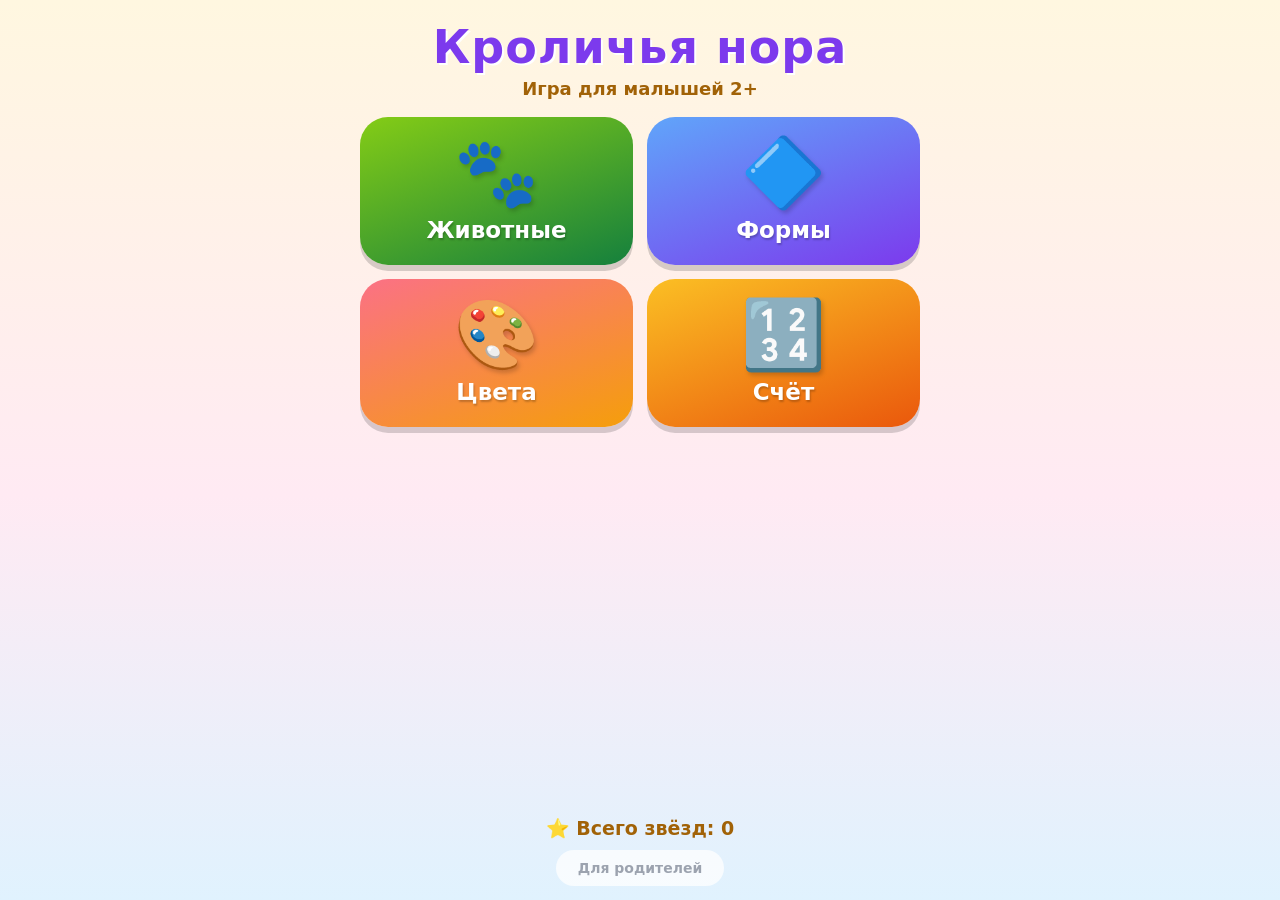
==== www/index.html @ 096f078d "Кроличья нора: развивающая игра для детей 2+" ====
<!DOCTYPE html>
<html lang="ru">
<head>
  <meta charset="UTF-8">
  <meta name="viewport" content="width=device-width, initial-scale=1.0, maximum-scale=1.0, user-scalable=no, viewport-fit=cover">
  <meta name="mobile-web-app-capable" content="yes">
  <meta name="apple-mobile-web-app-capable" content="yes">
  <meta name="theme-color" content="#7c3aed">
  <title>Кроличья нора — игра для малышей 2+</title>
  <link rel="icon" href="data:image/svg+xml,<svg xmlns='http://www.w3.org/2000/svg' viewBox='0 0 100 100'><text y='.9em' font-size='90'>🐰</text></svg>">
  <link rel="stylesheet" href="css/style.css">
</head>
<body>
  <div id="app"></div>
  <div id="fx-layer"></div>

  <script src="js/sfx.js"></script>
  <script src="js/games.js"></script>
  <script src="js/main.js"></script>
</body>
</html>
---- www/css/style.css ----
/* ===== База ===== */
* {
  margin: 0;
  padding: 0;
  box-sizing: border-box;
  -webkit-tap-highlight-color: transparent;
}
html, body {
  height: 100%;
  overflow: hidden;
  overscroll-behavior: none;
}
body {
  font-family: 'Nunito', 'Baloo 2', 'Comic Sans MS', 'Segoe UI', system-ui, sans-serif;
  user-select: none;
  -webkit-user-select: none;
  touch-action: manipulation;
  background: #fef6e4;
  color: #333;
}
button { font-family: inherit; }

#app {
  height: 100%;
  display: flex;
  flex-direction: column;
}
#fx-layer {
  position: fixed;
  inset: 0;
  pointer-events: none;
  overflow: hidden;
  z-index: 999;
}

/* ===== Меню ===== */
.menu {
  flex: 1;
  display: flex;
  flex-direction: column;
  padding: max(14px, env(safe-area-inset-top)) 16px max(14px, env(safe-area-inset-bottom));
  background: linear-gradient(180deg, #fff7e0, #ffeaf3 55%, #e0f2fe);
  overflow-y: auto;
}
.menu-title {
  text-align: center;
  font-size: clamp(30px, 8.5vw, 46px);
  font-weight: 900;
  color: #7c3aed;
  margin-top: 6px;
  text-shadow: 2px 2px 0 #fff;
  letter-spacing: 1px;
}
.menu-sub {
  text-align: center;
  color: #a16207;
  font-size: clamp(14px, 4vw, 18px);
  font-weight: 800;
  margin: 4px 0 18px;
}
.menu-grid {
  display: grid;
  grid-template-columns: 1fr 1fr;
  gap: 14px;
  width: 100%;
  max-width: 560px;
  margin: 0 auto;
}
.game-card {
  border: none;
  border-radius: 28px;
  padding: 22px 10px;
  cursor: pointer;
  display: flex;
  flex-direction: column;
  align-items: center;
  gap: 10px;
  color: #fff;
  font-weight: 900;
  box-shadow: 0 6px 0 rgba(0, 0, 0, 0.16);
  transition: transform 0.1s;
}
.game-card:active {
  transform: scale(0.94);
}
.game-card .icon {
  font-size: clamp(46px, 14vw, 68px);
  line-height: 1;
  animation: bounce 2.2s infinite;
  filter: drop-shadow(2px 3px 2px rgba(0, 0, 0, 0.18));
}
.game-card .label {
  font-size: clamp(17px, 5vw, 23px);
  text-shadow: 1px 2px 2px rgba(0, 0, 0, 0.22);
}
.menu-footer {
  margin-top: auto;
  padding-top: 20px;
  display: flex;
  flex-direction: column;
  align-items: center;
  gap: 10px;
}
.total-stars {
  font-weight: 900;
  color: #a16207;
  font-size: clamp(15px, 4.5vw, 19px);
}
.parents-btn {
  position: relative;
  overflow: hidden;
  border: none;
  background: rgba(255, 255, 255, 0.75);
  color: #9ca3af;
  font-weight: 800;
  font-size: 14px;
  padding: 10px 22px;
  border-radius: 20px;
  cursor: pointer;
  touch-action: none;
}
.parents-btn .fill {
  position: absolute;
  left: 0;
  top: 0;
  bottom: 0;
  width: 0%;
  background: rgba(124, 58, 237, 0.25);
  transition: width 0.05s linear;
}

/* ===== Экран игры ===== */
.game-screen {
  flex: 1;
  display: flex;
  flex-direction: column;
  padding: max(10px, env(safe-area-inset-top)) 14px max(12px, env(safe-area-inset-bottom));
}
.topbar {
  display: flex;
  align-items: center;
  gap: 10px;
  padding-bottom: 8px;
}
.btn-home {
  width: 58px;
  height: 58px;
  min-width: 58px;
  border: none;
  border-radius: 50%;
  background: #fff;
  font-size: 28px;
  cursor: pointer;
  box-shadow: 0 4px 0 rgba(0, 0, 0, 0.18);
  transition: transform 0.1s;
  display: flex;
  align-items: center;
  justify-content: center;
}
.btn-home:active { transform: scale(0.9); }
.prompt {
  flex: 1;
  text-align: center;
  font-size: clamp(21px, 6.5vw, 32px);
  font-weight: 900;
  color: #fff;
  text-shadow: 0 2px 5px rgba(0, 0, 0, 0.35);
  line-height: 1.15;
}
.stars {
  min-width: 64px;
  text-align: right;
  font-weight: 900;
  color: #fff;
  font-size: clamp(18px, 5vw, 24px);
  text-shadow: 0 2px 4px rgba(0, 0, 0, 0.35);
}
.stars.pulse { animation: winPulse 0.5s; }

.play-area {
  flex: 1;
  min-height: 0;
}
.play-area.options {
  display: grid;
  grid-template-columns: 1fr 1fr;
  gap: 14px;
  align-content: center;
  padding: 6px 0;
}
.opt {
  border: none;
  border-radius: 28px;
  background: #fff;
  cursor: pointer;
  box-shadow: 0 6px 0 rgba(0, 0, 0, 0.14);
  display: flex;
  flex-direction: column;
  align-items: center;
  justify-content: center;
  gap: 8px;
  min-height: clamp(130px, 24vh, 220px);
  padding: 10px;
  font-weight: 900;
  font-size: clamp(14px, 4vw, 20px);
  color: #555;
  transition: transform 0.1s;
}
.opt:active { transform: scale(0.93); }
.big-emoji {
  font-size: clamp(56px, 17vw, 100px);
  line-height: 1;
}
.opt-label { color: #6b7280; }
.shape-svg {
  width: clamp(74px, 21vw, 124px);
  height: clamp(74px, 21vw, 124px);
  display: block;
}
.shape-svg svg {
  width: 100%;
  height: 100%;
  filter: drop-shadow(2px 4px 3px rgba(0, 0, 0, 0.18));
  transition: transform 0.25s;
}
.shape-svg svg.grow {
  animation: winPulse 0.7s ease-out;
}
.balloon {
  width: clamp(78px, 22vw, 126px);
  height: clamp(78px, 22vw, 126px);
  border-radius: 50%;
  display: block;
  box-shadow: inset -9px -12px 0 rgba(0, 0, 0, 0.13), 0 6px 0 rgba(0, 0, 0, 0.1);
  transition: transform 0.25s, opacity 0.25s;
}
.balloon.pop-balloon {
  animation: balloonPop 0.5s ease-out;
}

.play-area.items {
  display: flex;
  flex-wrap: wrap;
  gap: 6px;
  align-items: center;
  align-content: center;
  justify-content: center;
  padding: 8px;
}
.item {
  border: none;
  background: transparent;
  cursor: pointer;
  font-size: clamp(54px, 17vw, 96px);
  padding: 6px;
  line-height: 1;
  transition: transform 0.15s, opacity 0.3s;
  transform: rotate(var(--r, 0deg));
}
.item:active { transform: scale(0.8) rotate(var(--r, 0deg)); }
.item.popped {
  opacity: 0.3;
  transform: scale(0.65) rotate(var(--r, 0deg));
}

.bottom-row {
  display: flex;
  justify-content: center;
  padding-top: 10px;
}
.repeat-btn {
  border: none;
  background: #fff;
  border-radius: 26px;
  padding: 14px 30px;
  font-size: 26px;
  font-weight: 900;
  color: #7c3aed;
  box-shadow: 0 5px 0 rgba(0, 0, 0, 0.16);
  cursor: pointer;
  transition: transform 0.1s;
  display: flex;
  align-items: center;
  gap: 8px;
}
.repeat-btn:active { transform: scale(0.92); }

/* ===== Конфетти / праздник ===== */
.confetti {
  position: absolute;
  border-radius: 3px;
  will-change: transform, opacity;
  animation: confettiFall 1.5s ease-in forwards;
}
.celebrate {
  position: fixed;
  inset: 0;
  display: flex;
  flex-direction: column;
  align-items: center;
  justify-content: center;
  gap: 14px;
  z-index: 900;
  pointer-events: none;
}
.celebrate .big {
  font-size: clamp(76px, 26vw, 140px);
  animation: winPulse 0.8s infinite;
  filter: drop-shadow(3px 6px 4px rgba(0, 0, 0, 0.25));
}
.celebrate .word {
  font-size: clamp(30px, 9vw, 52px);
  font-weight: 900;
  color: #7c3aed;
  text-shadow: 2px 2px 0 #fff;
  background: rgba(255, 255, 255, 0.85);
  padding: 8px 26px;
  border-radius: 24px;
}

/* ===== Модальное окно «Для родителей» ===== */
.modal {
  position: fixed;
  inset: 0;
  background: rgba(0, 0, 0, 0.55);
  display: flex;
  align-items: center;
  justify-content: center;
  z-index: 1000;
  padding: 16px;
}
.modal-card {
  background: #fff;
  border-radius: 28px;
  padding: 26px 22px;
  width: min(92vw, 400px);
  max-height: 86vh;
  overflow-y: auto;
}
.modal-card h2 {
  text-align: center;
  color: #7c3aed;
  font-size: 24px;
  margin-bottom: 16px;
}
.modal-card .stat {
  text-align: center;
  font-weight: 800;
  color: #a16207;
  font-size: 18px;
  margin-bottom: 16px;
}
.modal-btn {
  display: block;
  width: 100%;
  border: none;
  border-radius: 18px;
  padding: 14px;
  margin-bottom: 10px;
  font-size: 16px;
  font-weight: 800;
  background: #f3f4f6;
  color: #374151;
  cursor: pointer;
}
.modal-btn.primary {
  background: #7c3aed;
  color: #fff;
}
.modal-btn.danger {
  background: #fee2e2;
  color: #b91c1c;
}
.modal-card .about {
  font-size: 13.5px;
  color: #6b7280;
  line-height: 1.5;
  margin: 12px 0 16px;
  text-align: center;
}

/* ===== Анимации ===== */
@keyframes bounce {
  0%, 100% { transform: translateY(0); }
  50% { transform: translateY(-10px); }
}
@keyframes shake {
  0%, 100% { transform: translateX(0); }
  20% { transform: translateX(-10px) rotate(-2deg); }
  40% { transform: translateX(10px) rotate(2deg); }
  60% { transform: translateX(-8px); }
  80% { transform: translateX(8px); }
}
@keyframes winPulse {
  0% { transform: scale(1); }
  45% { transform: scale(1.18); }
  100% { transform: scale(1); }
}
@keyframes balloonPop {
  0% { transform: scale(1); }
  40% { transform: scale(1.25); opacity: 1; }
  100% { transform: scale(0.2); opacity: 0; }
}
@keyframes confettiFall {
  0% { transform: translate(0, 0) rotate(0deg); opacity: 1; }
  100% { transform: translate(var(--dx, 0px), 95vh) rotate(760deg); opacity: 0; }
}
.shake { animation: shake 0.45s; }
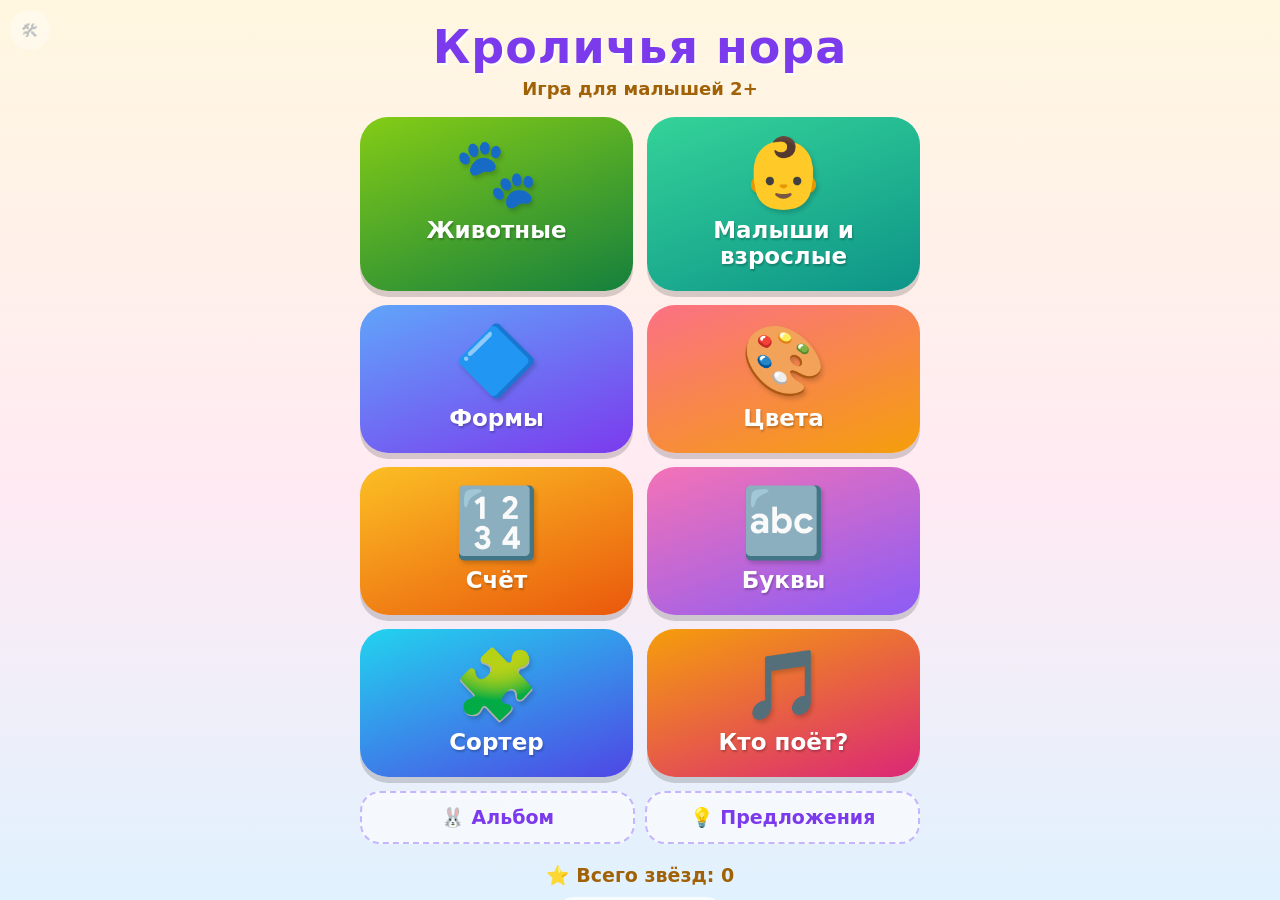
==== commit b2e4fbbd: "Новая версия: 4 новые игры (пары, буквы, сортер, кто поёт), альбом наклеек, записанные голосом фразы" ====
--- a/www/index.html
+++ b/www/index.html
@@ -5,17 +5,44 @@
   <meta name="viewport" content="width=device-width, initial-scale=1.0, maximum-scale=1.0, user-scalable=no, viewport-fit=cover">
   <meta name="mobile-web-app-capable" content="yes">
   <meta name="apple-mobile-web-app-capable" content="yes">
+  <meta name="apple-mobile-web-app-status-bar-style" content="black-translucent">
   <meta name="theme-color" content="#7c3aed">
   <title>Кроличья нора — игра для малышей 2+</title>
+  <meta name="description" content="Развивающая игра для детей 2–3 лет: животные, формы, цветы, счёт, буквы и сортер. Озвучка голосом, без рекламы и покупок, работает офлайн.">
+  <link rel="canonical" href="https://foreverpups1996.github.io/krolichya-nora/">
+
+  <!-- Превью при шаринге (Telegram, VK, мессенджеры) -->
+  <meta property="og:type" content="website">
+  <meta property="og:site_name" content="Кроличья нора">
+  <meta property="og:title" content="Кроличья нора — развивающая игра для детей 2–3 лет">
+  <meta property="og:description" content="Животные, формы, цветы, счёт, буквы и сортер. Озвучка живым голосом, без рекламы, работает офлайн.">
+  <meta property="og:url" content="https://foreverpups1996.github.io/krolichya-nora/">
+  <meta property="og:image" content="https://foreverpups1996.github.io/krolichya-nora/share.png">
+  <meta property="og:image:width" content="1200">
+  <meta property="og:image:height" content="630">
+  <meta property="og:locale" content="ru_RU">
+  <meta name="twitter:card" content="summary_large_image">
+
   <link rel="icon" href="data:image/svg+xml,<svg xmlns='http://www.w3.org/2000/svg' viewBox='0 0 100 100'><text y='.9em' font-size='90'>🐰</text></svg>">
+  <link rel="apple-touch-icon" href="apple-touch-icon.png">
+  <link rel="manifest" href="manifest.webmanifest">
   <link rel="stylesheet" href="css/style.css">
 </head>
 <body>
   <div id="app"></div>
   <div id="fx-layer"></div>
 
+  <script src="js/i18n.js"></script>
   <script src="js/sfx.js"></script>
   <script src="js/games.js"></script>
   <script src="js/main.js"></script>
+  <script>
+    /* PWA: офлайн-работа и установка на домашний экран */
+    if ('serviceWorker' in navigator) {
+      window.addEventListener('load', () => {
+        navigator.serviceWorker.register('sw.js').catch(() => {});
+      });
+    }
+  </script>
 </body>
 </html>
--- a/www/css/style.css
+++ b/www/css/style.css
@@ -35,6 +35,7 @@
 
 /* ===== Меню ===== */
 .menu {
+  position: relative;
   flex: 1;
   display: flex;
   flex-direction: column;
@@ -379,6 +380,476 @@
   text-align: center;
 }
 
+/* ===== Раздел «Предложения» ===== */
+.suggest-section {
+  width: 100%;
+  max-width: 560px;
+  margin: 14px auto 0;
+}
+.suggest-btn {
+  width: 100%;
+  border: 2px dashed #c4b5fd;
+  border-radius: 20px;
+  background: rgba(255, 255, 255, 0.6);
+  color: #7c3aed;
+  font-weight: 900;
+  font-size: clamp(15px, 4.5vw, 19px);
+  padding: 13px;
+  cursor: pointer;
+  transition: transform 0.1s;
+}
+.suggest-btn:active { transform: scale(0.96); }
+
+.suggest-card { width: min(94vw, 480px); }
+.suggest-title {
+  text-align: center;
+  font-weight: 800;
+  color: #555;
+  font-size: 16px;
+  line-height: 1.4;
+  margin-bottom: 14px;
+}
+.suggest-input {
+  display: block;
+  width: 100%;
+  border: 2px solid #e5e7eb;
+  border-radius: 16px;
+  padding: 12px;
+  font-family: inherit;
+  font-size: 16px;
+  line-height: 1.4;
+  resize: none;
+  outline: none;
+  margin-bottom: 8px;
+  user-select: text;
+  -webkit-user-select: text;
+  background: #fafafa;
+}
+.suggest-input:focus { border-color: #7c3aed; background: #fff; }
+.suggest-note {
+  text-align: center;
+  font-weight: 800;
+  font-size: 14px;
+  color: #16a34a;
+  min-height: 18px;
+  margin-bottom: 8px;
+}
+.suggest-note.bad { color: #b91c1c; }
+
+.suggest-history { margin: 6px 0 10px; }
+.suggest-hist-title {
+  text-align: center;
+  font-weight: 900;
+  color: #a16207;
+  font-size: 13px;
+  margin-bottom: 8px;
+}
+.suggest-item {
+  background: #f9fafb;
+  border: 1px solid #f3f4f6;
+  border-radius: 12px;
+  padding: 8px 10px;
+  margin-bottom: 6px;
+  display: flex;
+  flex-direction: column;
+  gap: 2px;
+}
+.suggest-when {
+  font-size: 11px;
+  font-weight: 800;
+  color: #9ca3af;
+}
+.suggest-badge {
+  display: inline-block;
+  margin-left: 6px;
+  padding: 1px 7px;
+  border-radius: 8px;
+  font-size: 10px;
+  font-weight: 900;
+  background: #f3f4f6;
+  color: #9ca3af;
+}
+.suggest-badge.ok { background: #dcfce7; color: #15803d; }
+.suggest-badge.bad { background: #fee2e2; color: #b91c1c; }
+.suggest-text {
+  font-size: 14px;
+  color: #374151;
+  line-height: 1.4;
+  word-break: break-word;
+  user-select: text;
+  -webkit-user-select: text;
+}
+
+.eng-sugg { margin-top: 14px; border-top: 2px solid #f3f4f6; padding-top: 10px; }
+.eng-sugg h2 { font-size: 18px; margin-bottom: 10px; }
+.eng-sugg-list { max-height: 22vh; overflow-y: auto; margin-bottom: 10px; }
+
+.eng-tg { margin-top: 14px; border-top: 2px solid #f3f4f6; padding-top: 10px; }
+.eng-tg h2 { font-size: 18px; margin-bottom: 8px; }
+.eng-tg .eng-hint { text-align: left; margin-bottom: 10px; }
+.eng-tg .eng-src {
+  display: block;
+  width: 100%;
+  margin-bottom: 8px;
+  font-size: 14px;
+}
+.eng-tg .eng-note {
+  text-align: left;
+  line-height: 1.35;
+  word-break: break-word;
+  min-height: 30px;
+}
+.eng-tg .eng-note.bad { color: #b91c1c; }
+
+/* ===== Инженерное меню ===== */
+.eng-btn {
+  position: absolute;
+  top: max(10px, env(safe-area-inset-top));
+  left: 10px;
+  width: 40px;
+  height: 40px;
+  border: none;
+  border-radius: 50%;
+  background: rgba(255, 255, 255, 0.55);
+  color: #9ca3af;
+  font-size: 18px;
+  cursor: pointer;
+  display: flex;
+  align-items: center;
+  justify-content: center;
+  opacity: 0.65;
+  transition: opacity 0.2s;
+  z-index: 5;
+}
+.eng-btn:active { opacity: 1; transform: scale(0.9); }
+
+.eng-pass {
+  display: block;
+  width: 100%;
+  border: 2px solid #e5e7eb;
+  border-radius: 16px;
+  padding: 14px;
+  margin-bottom: 10px;
+  font-size: 26px;
+  font-weight: 900;
+  text-align: center;
+  letter-spacing: 10px;
+  outline: none;
+  user-select: text;
+  -webkit-user-select: text;
+}
+.eng-pass:focus { border-color: #7c3aed; }
+.eng-err {
+  text-align: center;
+  color: #b91c1c;
+  font-weight: 800;
+  font-size: 14px;
+  min-height: 18px;
+  margin-bottom: 10px;
+}
+.eng-card { width: min(94vw, 520px); }
+.eng-hint {
+  font-size: 13px;
+  color: #6b7280;
+  line-height: 1.45;
+  text-align: center;
+  margin-bottom: 12px;
+}
+.eng-list {
+  max-height: 52vh;
+  overflow-y: auto;
+  margin-bottom: 12px;
+}
+.eng-row {
+  display: flex;
+  align-items: center;
+  gap: 6px;
+  padding: 8px 2px;
+  border-bottom: 1px solid #f3f4f6;
+  flex-wrap: wrap;
+}
+.eng-emoji { font-size: 24px; }
+.eng-name {
+  width: 74px;
+  font-size: 14px;
+  font-weight: 800;
+  color: #555;
+}
+.eng-play, .eng-reset, .eng-file {
+  min-width: 38px;
+  height: 38px;
+  border: none;
+  border-radius: 12px;
+  background: #ede9fe;
+  font-size: 17px;
+  cursor: pointer;
+  display: flex;
+  align-items: center;
+  justify-content: center;
+}
+.eng-reset { background: #fee2e2; }
+.eng-play:active, .eng-reset:active, .eng-file:active { transform: scale(0.9); }
+.eng-src {
+  flex: 1;
+  min-width: 110px;
+  border: 1px solid #e5e7eb;
+  border-radius: 10px;
+  padding: 8px;
+  font-size: 13px;
+  outline: none;
+  user-select: text;
+  -webkit-user-select: text;
+}
+.eng-src:focus { border-color: #7c3aed; }
+.eng-note {
+  flex-basis: 100%;
+  text-align: right;
+  font-size: 12px;
+  font-weight: 800;
+  color: #16a34a;
+}
+
+/* ===== Тема-персонаж (субъект раунда: малыш/мама) ===== */
+.subject {
+  display: flex;
+  justify-content: center;
+  align-items: center;
+  padding: 2px 0 4px;
+  min-height: 0;
+}
+.subject .big-emoji {
+  font-size: clamp(64px, 20vw, 120px);
+  line-height: 1;
+  filter: drop-shadow(2px 4px 3px rgba(0, 0, 0, 0.22));
+  animation: winPulse 0.6s ease-out;
+}
+.subject .big-emoji.small-baby {
+  font-size: clamp(44px, 13vw, 80px);
+}
+
+/* ===== Мягкая подсказка (пульс правильного ответа) ===== */
+.opt.hint {
+  outline: 6px solid rgba(250, 204, 21, 0.85);
+  animation: hintPulse 1s ease-in-out infinite;
+}
+
+/* ===== Буквы ===== */
+.big-emoji.letter {
+  font-size: clamp(60px, 19vw, 110px);
+  color: #7c3aed;
+  font-weight: 900;
+}
+
+/* ===== Сортер (тап или перетаскивание фигур в окошки) ===== */
+.play-area.sorter {
+  display: flex;
+  flex-direction: column;
+  gap: 10px;
+  justify-content: center;
+  padding: 4px 0;
+}
+.play-area.sorter .board {
+  display: flex;
+  justify-content: center;
+  gap: clamp(10px, 3vw, 22px);
+}
+.play-area.sorter .hole {
+  width: clamp(84px, 24vw, 140px);
+  height: clamp(84px, 24vw, 140px);
+  border: none;
+  border-radius: 24px;
+  background: rgba(255, 255, 255, 0.35);
+  box-shadow: inset 0 5px 12px rgba(0, 0, 0, 0.18);
+  cursor: pointer;
+  display: flex;
+  align-items: center;
+  justify-content: center;
+  padding: 12px;
+}
+.play-area.sorter .hole.filled {
+  background: rgba(255, 255, 255, 0.85);
+  box-shadow: 0 5px 0 rgba(0, 0, 0, 0.14);
+}
+.play-area.sorter .deck {
+  display: flex;
+  justify-content: center;
+  gap: clamp(10px, 3vw, 22px);
+}
+.play-area.sorter .piece {
+  border: none;
+  border-radius: 24px;
+  background: #fff;
+  box-shadow: 0 6px 0 rgba(0, 0, 0, 0.16);
+  cursor: grab;
+  touch-action: none;
+  width: clamp(84px, 24vw, 140px);
+  height: clamp(84px, 24vw, 140px);
+  padding: 12px;
+  display: flex;
+  align-items: center;
+  justify-content: center;
+  transition: transform 0.12s;
+}
+.play-area.sorter .piece.selected {
+  outline: 6px solid rgba(250, 204, 21, 0.9);
+  animation: hintPulse 1s ease-in-out infinite;
+}
+.play-area.sorter .piece.dragging {
+  transition: none;
+  z-index: 10;
+  opacity: 0.92;
+  cursor: grabbing;
+}
+.play-area.sorter .piece.placed {
+  visibility: hidden;
+}
+.play-area.sorter .hole .shape-svg svg.pop-in {
+  animation: winPulse 0.5s ease-out;
+}
+.play-area.sorter .shape-svg {
+  width: 100%;
+  height: 100%;
+}
+.play-area.sorter .hole .shape-svg svg {
+  width: 100%;
+  height: 100%;
+}
+
+/* ===== Меню: альбом + предложения ===== */
+.menu-actions {
+  display: flex;
+  gap: 10px;
+}
+.menu-actions .suggest-btn {
+  flex: 1;
+}
+
+/* ===== Альбом наклеек ===== */
+.album-grid {
+  display: grid;
+  grid-template-columns: repeat(3, 1fr);
+  gap: 10px;
+  margin-bottom: 14px;
+}
+.album-item {
+  background: #f9fafb;
+  border: 2px solid #f3f4f6;
+  border-radius: 18px;
+  padding: 10px 4px;
+  display: flex;
+  flex-direction: column;
+  align-items: center;
+  gap: 4px;
+}
+.album-item .album-emoji {
+  font-size: clamp(34px, 10vw, 46px);
+  line-height: 1;
+  filter: grayscale(1);
+  opacity: 0.35;
+}
+.album-item.has {
+  background: #fef9c3;
+  border-color: #fde047;
+}
+.album-item.has .album-emoji {
+  filter: none;
+  opacity: 1;
+}
+.album-item .album-name {
+  font-size: 12px;
+  font-weight: 800;
+  color: #6b7280;
+}
+.album-item.has .album-name { color: #92400e; }
+.album-hint {
+  text-align: center;
+  font-size: 14px;
+  font-weight: 700;
+  color: #9ca3af;
+  line-height: 1.4;
+  margin-bottom: 12px;
+}
+
+/* ===== Наклейка после праздника ===== */
+.sticker-pop .word { background: rgba(255, 251, 235, 0.92); }
+
+/* ===== Экран отдыха ===== */
+.rest-overlay {
+  pointer-events: auto;
+  background: rgba(255, 250, 240, 0.96);
+  gap: 10px;
+}
+.rest-overlay .rest-text {
+  text-align: center;
+  font-size: clamp(16px, 4.6vw, 21px);
+  font-weight: 800;
+  color: #78716c;
+  max-width: min(86vw, 420px);
+  line-height: 1.4;
+}
+.rest-overlay .rest-btns {
+  display: flex;
+  gap: 12px;
+  width: min(86vw, 360px);
+}
+.rest-overlay .rest-btn {
+  flex: 1;
+  margin-bottom: 0;
+}
+
+/* ===== Родительская панель ===== */
+.parents-sub {
+  text-align: center;
+  font-weight: 900;
+  color: #7c3aed;
+  font-size: 15px;
+  margin: 14px 0 8px;
+}
+.parents-note {
+  text-align: center;
+  font-size: 12.5px;
+  color: #9ca3af;
+  line-height: 1.4;
+  margin-bottom: 10px;
+}
+.stats-list { margin-bottom: 4px; }
+.stat-row {
+  display: flex;
+  justify-content: space-between;
+  font-size: 14px;
+  font-weight: 800;
+  color: #555;
+  padding: 3px 8px;
+}
+.btn-row {
+  display: flex;
+  gap: 8px;
+  justify-content: center;
+  margin-bottom: 8px;
+}
+.chip-btn {
+  flex: 1;
+  border: 2px solid #e5e7eb;
+  border-radius: 14px;
+  background: #fff;
+  font-size: 14px;
+  font-weight: 800;
+  color: #6b7280;
+  padding: 10px 6px;
+  cursor: pointer;
+}
+.chip-btn.active {
+  border-color: #7c3aed;
+  background: #ede9fe;
+  color: #7c3aed;
+}
+.modal-btn.parent-link {
+  display: block;
+  text-align: center;
+  text-decoration: none;
+  line-height: normal;
+}
+
 /* ===== Анимации ===== */
 @keyframes bounce {
   0%, 100% { transform: translateY(0); }
@@ -396,6 +867,10 @@
   45% { transform: scale(1.18); }
   100% { transform: scale(1); }
 }
+@keyframes hintPulse {
+  0%, 100% { transform: scale(1); box-shadow: 0 6px 0 rgba(0, 0, 0, 0.14); }
+  50% { transform: scale(1.05); box-shadow: 0 6px 0 rgba(0, 0, 0, 0.14), 0 0 24px rgba(250, 204, 21, 0.9); }
+}
 @keyframes balloonPop {
   0% { transform: scale(1); }
   40% { transform: scale(1.25); opacity: 1; }
